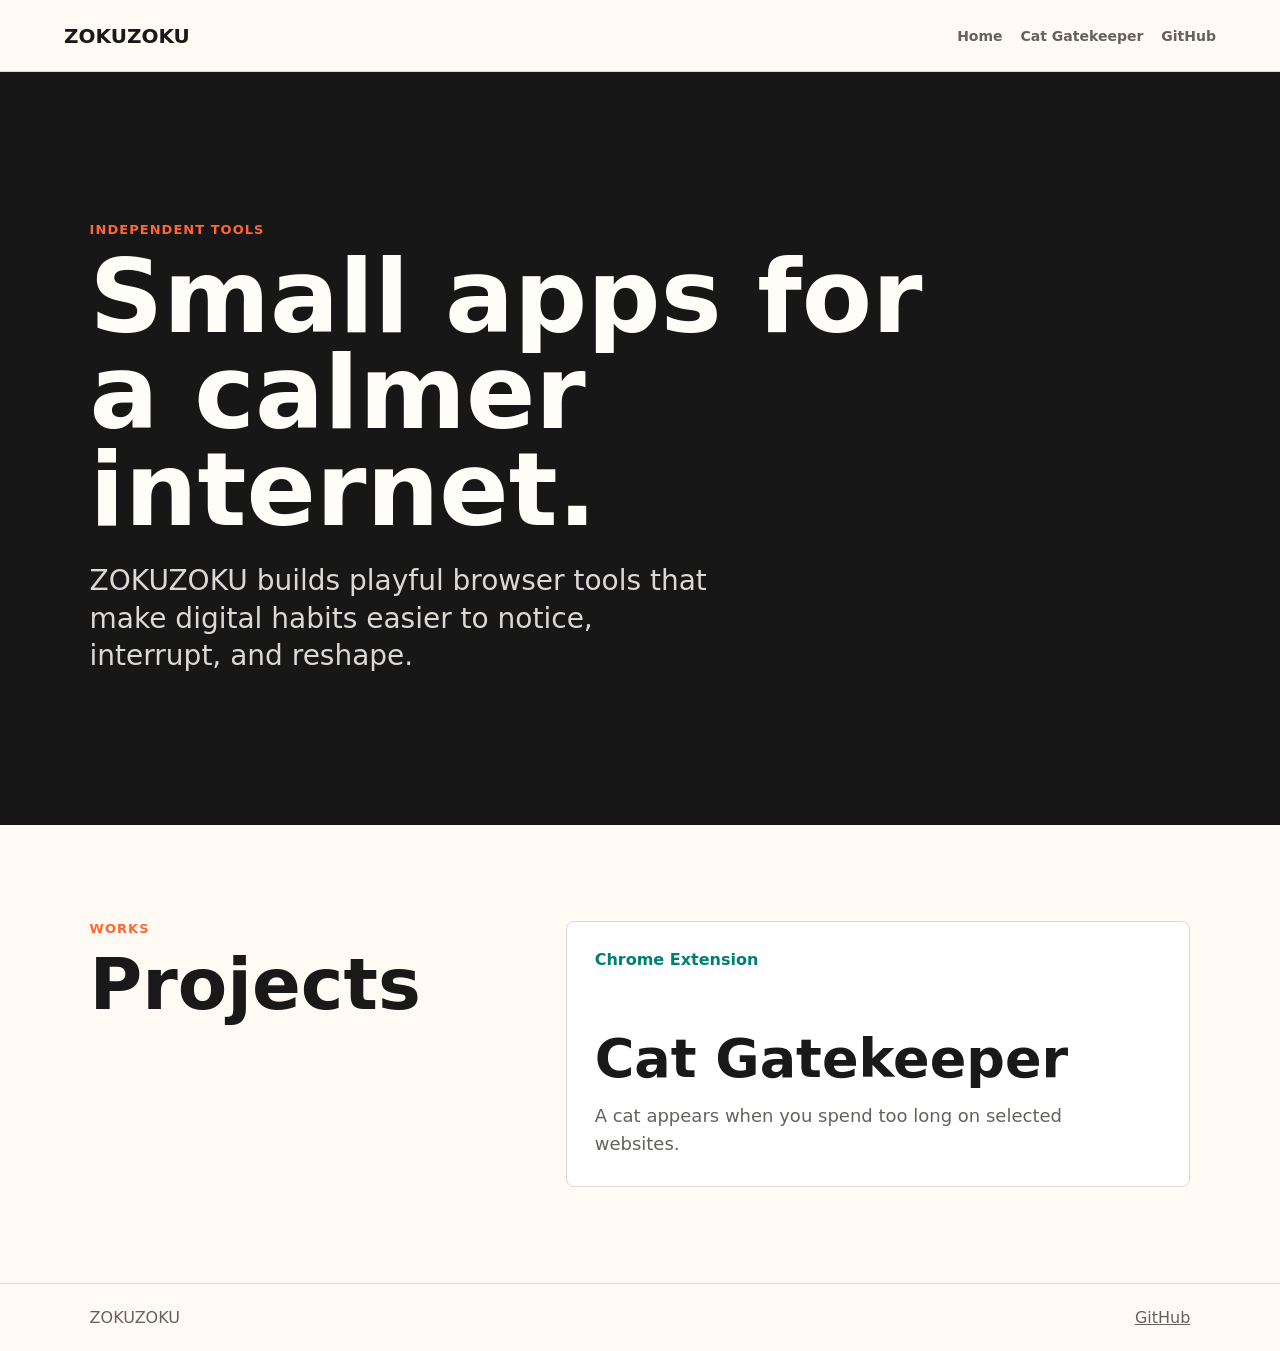
==== index.html @ 664eb091 "Create ZOKUZOKU website" ====
<!doctype html>
<html lang="en">
<head>
  <meta charset="utf-8">
  <meta name="viewport" content="width=device-width, initial-scale=1">
  <title>ZOKUZOKU - Independent Browser Tools</title>
  <meta name="description" content="ZOKUZOKU makes small, playful tools for healthier internet habits.">
  <meta name="robots" content="index, follow">
  <link rel="canonical" href="https://zokuzoku.github.io/">
  <link rel="stylesheet" href="site.css">
</head>
<body>
  <header class="site-header">
    <a class="brand" href="/">ZOKUZOKU</a>
    <nav aria-label="Primary navigation">
      <a href="/">Home</a>
      <a href="/cat-gatekeeper/">Cat Gatekeeper</a>
      <a href="https://github.com/zokuzoku">GitHub</a>
    </nav>
  </header>

  <main>
    <section class="home-hero">
      <p class="eyebrow">Independent tools</p>
      <h1>Small apps for a calmer internet.</h1>
      <p>ZOKUZOKU builds playful browser tools that make digital habits easier to notice, interrupt, and reshape.</p>
    </section>

    <section class="works" aria-labelledby="works-title">
      <div>
        <p class="eyebrow">Works</p>
        <h2 id="works-title">Projects</h2>
      </div>
      <a class="work-card" href="/cat-gatekeeper/">
        <span>Chrome Extension</span>
        <h3>Cat Gatekeeper</h3>
        <p>A cat appears when you spend too long on selected websites.</p>
      </a>
    </section>
  </main>

  <footer class="site-footer">
    <p>ZOKUZOKU</p>
    <p><a href="https://github.com/zokuzoku">GitHub</a></p>
  </footer>
</body>
</html>
---- site.css ----
:root {
  --ink: #191919;
  --muted: #66615d;
  --paper: #fffaf4;
  --panel: #f2eee8;
  --line: #ded8d2;
  --orange: #ff6633;
  --teal: #007f73;
}

* {
  box-sizing: border-box;
}

body {
  margin: 0;
  font-family: Inter, ui-sans-serif, system-ui, -apple-system, BlinkMacSystemFont, "Segoe UI", sans-serif;
  color: var(--ink);
  background: var(--paper);
}

a {
  color: inherit;
}

.site-header {
  display: flex;
  align-items: center;
  justify-content: space-between;
  gap: 20px;
  min-height: 72px;
  padding: 16px clamp(20px, 5vw, 64px);
  border-bottom: 1px solid var(--line);
}

.brand {
  font-size: 20px;
  font-weight: 900;
  text-decoration: none;
}

nav {
  display: flex;
  gap: 18px;
  color: var(--muted);
  font-size: 14px;
  font-weight: 750;
}

nav a {
  text-decoration: none;
}

.home-hero {
  padding: clamp(70px, 12vw, 150px) clamp(20px, 7vw, 92px);
  background: #171717;
  color: #fffdf8;
}

.eyebrow {
  margin: 0 0 12px;
  color: var(--orange);
  font-size: 13px;
  font-weight: 900;
  letter-spacing: 0.08em;
  text-transform: uppercase;
}

.home-hero h1 {
  max-width: 900px;
  margin: 0;
  font-size: clamp(48px, 8vw, 112px);
  line-height: 0.94;
  letter-spacing: 0;
}

.home-hero p:last-child {
  max-width: 640px;
  margin: 24px 0 0;
  color: #ded8d2;
  font-size: clamp(18px, 2.4vw, 28px);
  line-height: 1.35;
}

.works {
  display: grid;
  grid-template-columns: minmax(220px, 0.65fr) minmax(280px, 1fr);
  gap: clamp(24px, 6vw, 70px);
  padding: clamp(50px, 8vw, 96px) clamp(20px, 7vw, 92px);
}

.works h2 {
  margin: 0;
  font-size: clamp(36px, 6vw, 72px);
  line-height: 1;
}

.work-card {
  display: block;
  min-height: 240px;
  padding: 28px;
  border: 1px solid var(--line);
  border-radius: 8px;
  background: #fff;
  text-decoration: none;
}

.work-card span {
  color: var(--teal);
  font-weight: 900;
}

.work-card h3 {
  margin: 58px 0 12px;
  font-size: clamp(30px, 5vw, 54px);
}

.work-card p {
  max-width: 520px;
  margin: 0;
  color: var(--muted);
  font-size: 18px;
  line-height: 1.55;
}

.site-footer {
  display: flex;
  justify-content: space-between;
  gap: 12px;
  padding: 24px clamp(20px, 7vw, 92px);
  color: var(--muted);
  border-top: 1px solid var(--line);
}

.site-footer p {
  margin: 0;
}

@media (max-width: 720px) {
  .site-header,
  .works,
  .site-footer {
    display: block;
  }

  nav {
    margin-top: 12px;
    flex-wrap: wrap;
  }

  .work-card {
    margin-top: 24px;
  }
}
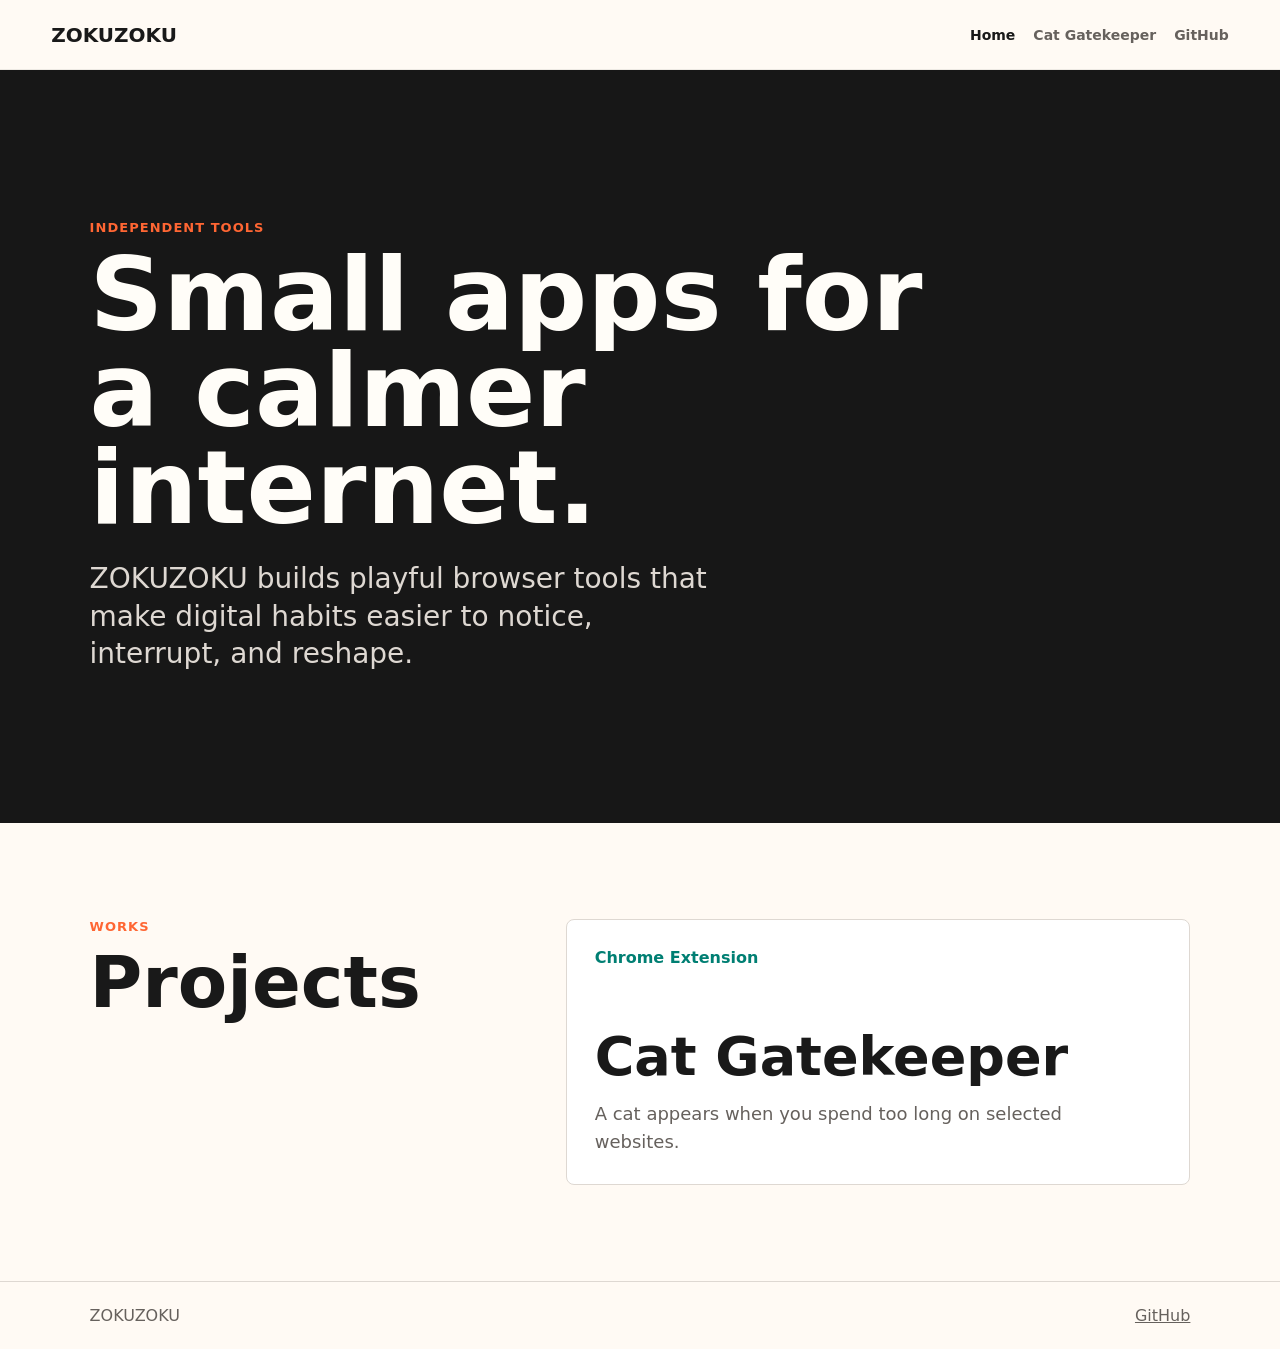
==== commit 7e9f92d9: "Stabilize shared site header" ====
--- a/index.html
+++ b/index.html
@@ -13,7 +13,7 @@
   <header class="site-header">
     <a class="brand" href="/">ZOKUZOKU</a>
     <nav aria-label="Primary navigation">
-      <a href="/">Home</a>
+      <a href="/" aria-current="page">Home</a>
       <a href="/cat-gatekeeper/">Cat Gatekeeper</a>
       <a href="https://github.com/zokuzoku">GitHub</a>
     </nav>
--- a/site.css
+++ b/site.css
@@ -17,6 +17,7 @@
   font-family: Inter, ui-sans-serif, system-ui, -apple-system, BlinkMacSystemFont, "Segoe UI", sans-serif;
   color: var(--ink);
   background: var(--paper);
+  padding-top: 70px;
 }
 
 a {
@@ -24,13 +25,20 @@
 }
 
 .site-header {
+  position: fixed;
+  z-index: 10;
+  top: 0;
+  left: 0;
+  right: 0;
   display: flex;
   align-items: center;
   justify-content: space-between;
-  gap: 20px;
-  min-height: 72px;
-  padding: 16px clamp(20px, 5vw, 64px);
-  border-bottom: 1px solid var(--line);
+  gap: 24px;
+  height: 70px;
+  padding: 14px clamp(20px, 4vw, 54px);
+  background: rgba(255, 250, 244, 0.94);
+  border-bottom: 1px solid rgba(25, 25, 25, 0.08);
+  backdrop-filter: blur(14px);
 }
 
 .brand {
@@ -44,11 +52,15 @@
   gap: 18px;
   color: var(--muted);
   font-size: 14px;
-  font-weight: 750;
+  font-weight: 700;
 }
 
 nav a {
   text-decoration: none;
+}
+
+nav a[aria-current="page"] {
+  color: var(--ink);
 }
 
 .home-hero {
@@ -137,7 +149,10 @@
 }
 
 @media (max-width: 720px) {
-  .site-header,
+  .site-header {
+    align-items: flex-start;
+  }
+
   .works,
   .site-footer {
     display: block;
@@ -146,6 +161,9 @@
   nav {
     margin-top: 12px;
     flex-wrap: wrap;
+    justify-content: flex-end;
+    gap: 10px;
+    font-size: 13px;
   }
 
   .work-card {
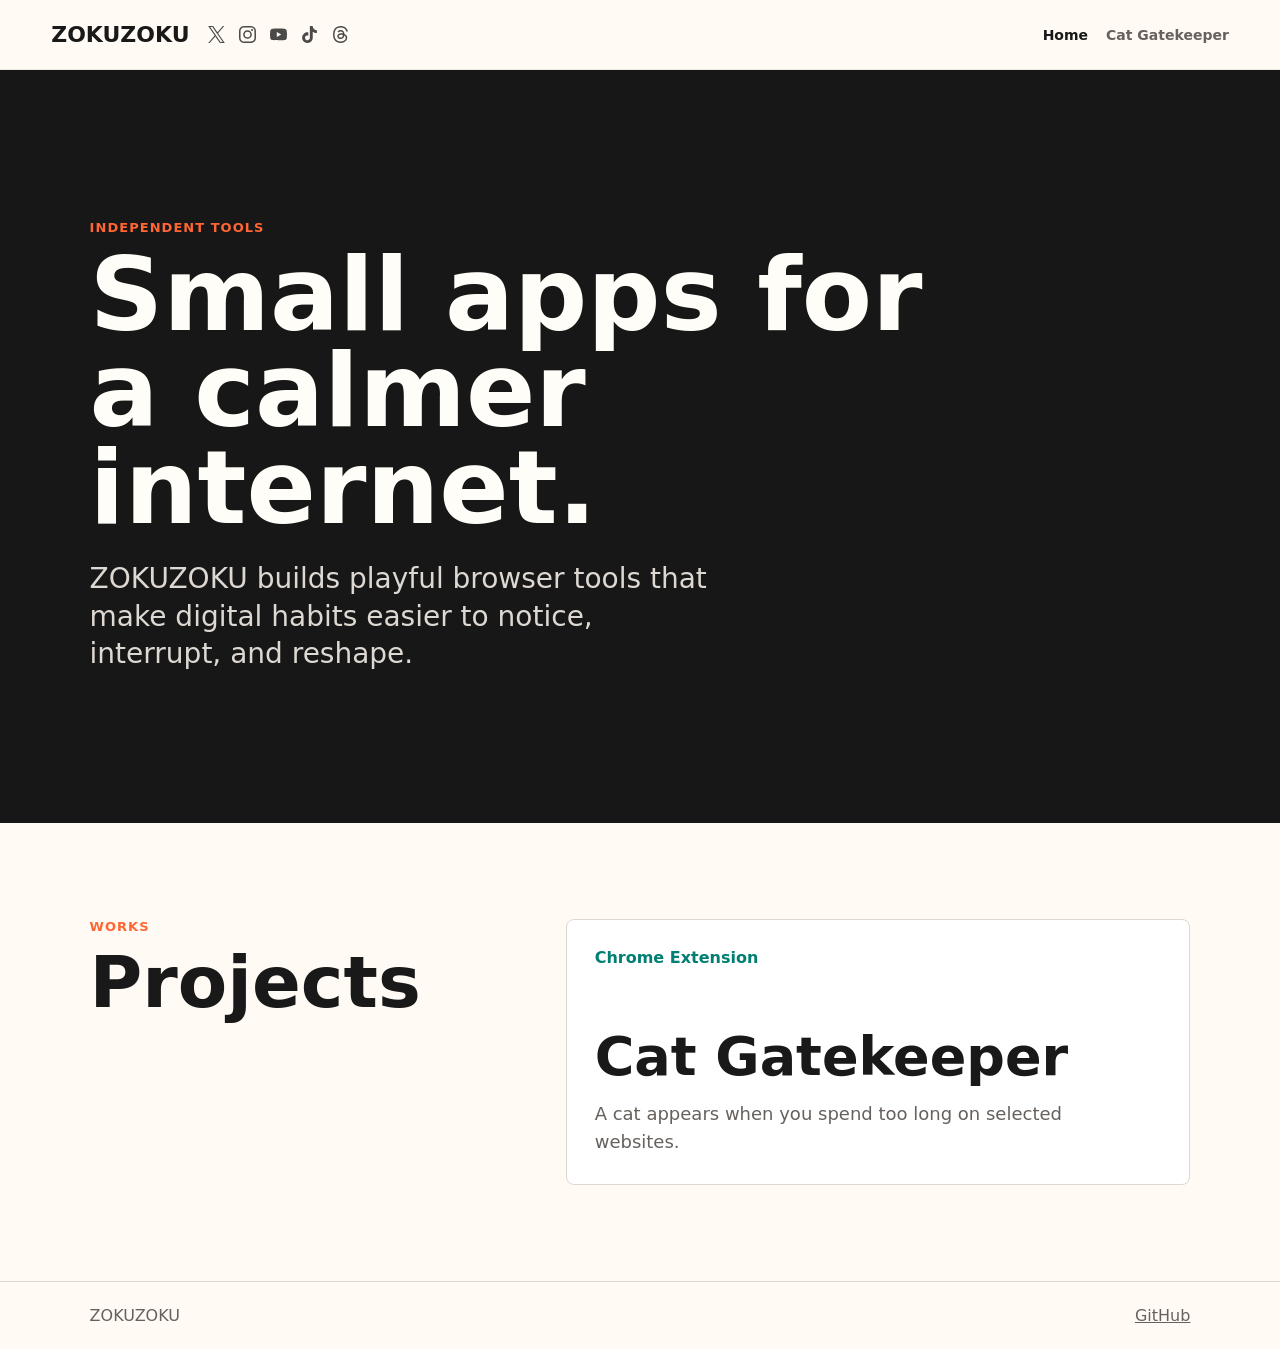
==== commit 5ff5ba5a: "Polish Cat Gatekeeper website" ====
--- a/index.html
+++ b/index.html
@@ -7,15 +7,23 @@
   <meta name="description" content="ZOKUZOKU makes small, playful tools for healthier internet habits.">
   <meta name="robots" content="index, follow">
   <link rel="canonical" href="https://zokuzoku.github.io/">
-  <link rel="stylesheet" href="site.css">
+  <link rel="stylesheet" href="site.css?v=5">
 </head>
 <body>
   <header class="site-header">
-    <a class="brand" href="/">ZOKUZOKU</a>
+    <div class="header-brand">
+      <a class="brand" href="/">ZOKUZOKU</a>
+      <div class="social-links" aria-label="Social links">
+        <a href="https://x.com/konekone2026" aria-label="X"><img src="/assets/social/x.svg" alt=""></a>
+        <a href="https://www.instagram.com/zokuzoku2016" aria-label="Instagram"><img src="/assets/social/instagram.svg" alt=""></a>
+        <a href="https://www.youtube.com/@zokuzoku2016" aria-label="YouTube"><img src="/assets/social/youtube.svg" alt=""></a>
+        <a href="https://www.tiktok.com/@zokuzoku30" aria-label="TikTok"><img src="/assets/social/tiktok.svg" alt=""></a>
+        <a href="https://www.threads.com/@zokuzoku2016" aria-label="Threads"><img src="/assets/social/threads.svg" alt=""></a>
+      </div>
+    </div>
     <nav aria-label="Primary navigation">
       <a href="/" aria-current="page">Home</a>
       <a href="/cat-gatekeeper/">Cat Gatekeeper</a>
-      <a href="https://github.com/zokuzoku">GitHub</a>
     </nav>
   </header>
 
--- a/site.css
+++ b/site.css
@@ -42,9 +42,15 @@
 }
 
 .brand {
-  font-size: 20px;
+  font-size: 22px;
   font-weight: 900;
   text-decoration: none;
+}
+
+.header-brand {
+  display: inline-flex;
+  align-items: center;
+  gap: 16px;
 }
 
 nav {
@@ -148,9 +154,47 @@
   margin: 0;
 }
 
+.social-links {
+  display: inline-flex;
+  align-items: center;
+  gap: 10px;
+}
+
+.social-links a {
+  display: inline-flex;
+  align-items: center;
+  justify-content: center;
+  width: 21px;
+  height: 21px;
+  opacity: 0.7;
+}
+
+.social-links a:hover,
+.social-links a:focus-visible {
+  opacity: 1;
+}
+
+.social-links img {
+  display: block;
+  max-width: 17px;
+  max-height: 17px;
+}
+
 @media (max-width: 720px) {
+  body {
+    padding-top: 104px;
+  }
+
   .site-header {
-    align-items: flex-start;
+    display: block;
+    height: 104px;
+    padding: 14px 20px;
+  }
+
+  .header-brand {
+    display: flex;
+    justify-content: flex-start;
+    gap: 14px;
   }
 
   .works,
@@ -161,7 +205,7 @@
   nav {
     margin-top: 12px;
     flex-wrap: wrap;
-    justify-content: flex-end;
+    justify-content: flex-start;
     gap: 10px;
     font-size: 13px;
   }
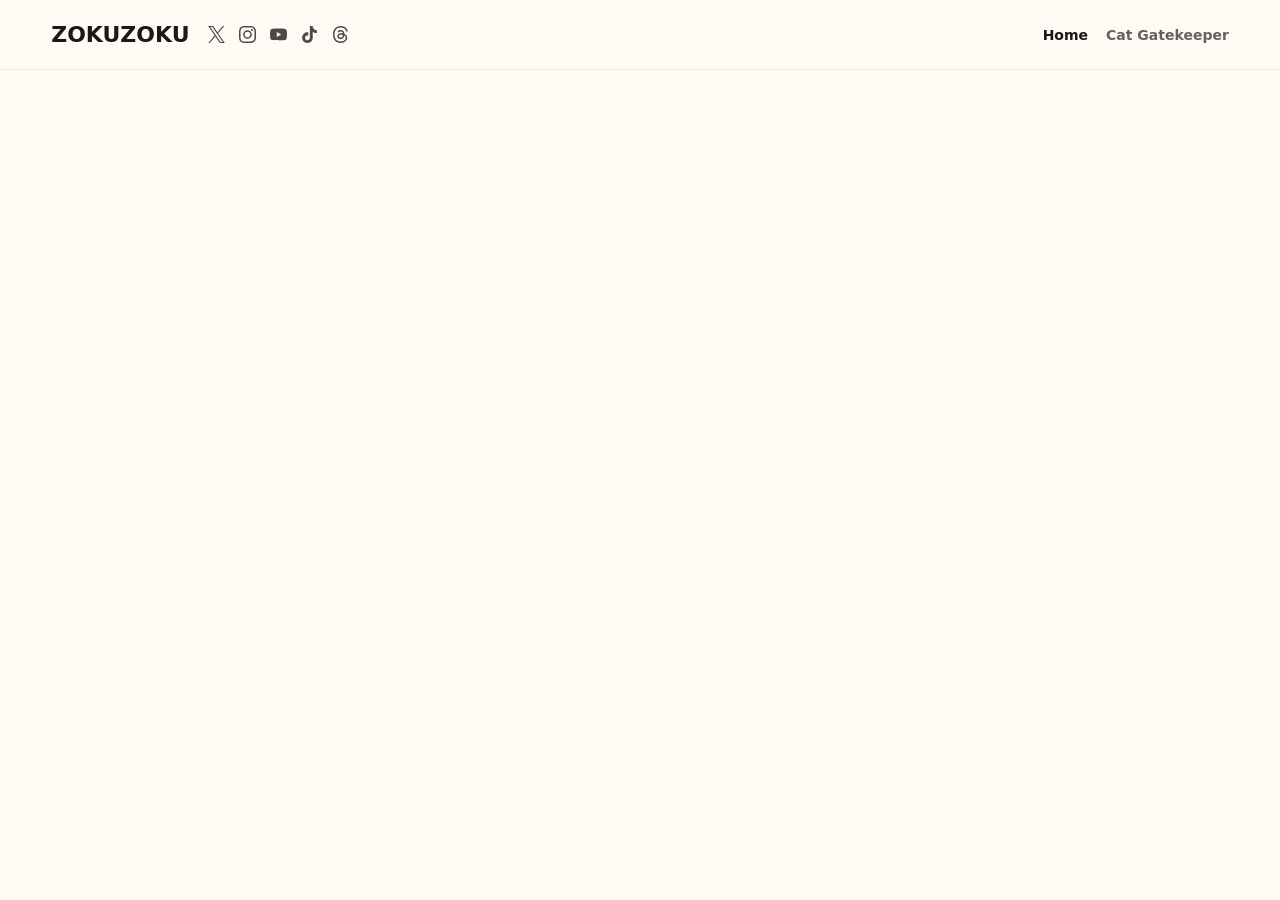
==== commit d302e2a3: "Remove main content and footer from top page Co-Authored-By: Claude Sonnet 4.6 <noreply@anthropic.co" ====
--- a/index.html
+++ b/index.html
@@ -27,29 +27,5 @@
     </nav>
   </header>
 
-  <main>
-    <section class="home-hero">
-      <p class="eyebrow">Independent tools</p>
-      <h1>Small apps for a calmer internet.</h1>
-      <p>ZOKUZOKU builds playful browser tools that make digital habits easier to notice, interrupt, and reshape.</p>
-    </section>
-
-    <section class="works" aria-labelledby="works-title">
-      <div>
-        <p class="eyebrow">Works</p>
-        <h2 id="works-title">Projects</h2>
-      </div>
-      <a class="work-card" href="/cat-gatekeeper/">
-        <span>Chrome Extension</span>
-        <h3>Cat Gatekeeper</h3>
-        <p>A cat appears when you spend too long on selected websites.</p>
-      </a>
-    </section>
-  </main>
-
-  <footer class="site-footer">
-    <p>ZOKUZOKU</p>
-    <p><a href="https://github.com/zokuzoku">GitHub</a></p>
-  </footer>
 </body>
 </html>
--- a/site.css
+++ b/site.css
@@ -17,7 +17,6 @@
   font-family: Inter, ui-sans-serif, system-ui, -apple-system, BlinkMacSystemFont, "Segoe UI", sans-serif;
   color: var(--ink);
   background: var(--paper);
-  padding-top: 70px;
 }
 
 a {
@@ -69,91 +68,6 @@
   color: var(--ink);
 }
 
-.home-hero {
-  padding: clamp(70px, 12vw, 150px) clamp(20px, 7vw, 92px);
-  background: #171717;
-  color: #fffdf8;
-}
-
-.eyebrow {
-  margin: 0 0 12px;
-  color: var(--orange);
-  font-size: 13px;
-  font-weight: 900;
-  letter-spacing: 0.08em;
-  text-transform: uppercase;
-}
-
-.home-hero h1 {
-  max-width: 900px;
-  margin: 0;
-  font-size: clamp(48px, 8vw, 112px);
-  line-height: 0.94;
-  letter-spacing: 0;
-}
-
-.home-hero p:last-child {
-  max-width: 640px;
-  margin: 24px 0 0;
-  color: #ded8d2;
-  font-size: clamp(18px, 2.4vw, 28px);
-  line-height: 1.35;
-}
-
-.works {
-  display: grid;
-  grid-template-columns: minmax(220px, 0.65fr) minmax(280px, 1fr);
-  gap: clamp(24px, 6vw, 70px);
-  padding: clamp(50px, 8vw, 96px) clamp(20px, 7vw, 92px);
-}
-
-.works h2 {
-  margin: 0;
-  font-size: clamp(36px, 6vw, 72px);
-  line-height: 1;
-}
-
-.work-card {
-  display: block;
-  min-height: 240px;
-  padding: 28px;
-  border: 1px solid var(--line);
-  border-radius: 8px;
-  background: #fff;
-  text-decoration: none;
-}
-
-.work-card span {
-  color: var(--teal);
-  font-weight: 900;
-}
-
-.work-card h3 {
-  margin: 58px 0 12px;
-  font-size: clamp(30px, 5vw, 54px);
-}
-
-.work-card p {
-  max-width: 520px;
-  margin: 0;
-  color: var(--muted);
-  font-size: 18px;
-  line-height: 1.55;
-}
-
-.site-footer {
-  display: flex;
-  justify-content: space-between;
-  gap: 12px;
-  padding: 24px clamp(20px, 7vw, 92px);
-  color: var(--muted);
-  border-top: 1px solid var(--line);
-}
-
-.site-footer p {
-  margin: 0;
-}
-
 .social-links {
   display: inline-flex;
   align-items: center;
@@ -181,10 +95,6 @@
 }
 
 @media (max-width: 720px) {
-  body {
-    padding-top: 104px;
-  }
-
   .site-header {
     display: block;
     height: 104px;
@@ -197,11 +107,6 @@
     gap: 14px;
   }
 
-  .works,
-  .site-footer {
-    display: block;
-  }
-
   nav {
     margin-top: 12px;
     flex-wrap: wrap;
@@ -209,8 +114,4 @@
     gap: 10px;
     font-size: 13px;
   }
-
-  .work-card {
-    margin-top: 24px;
-  }
 }
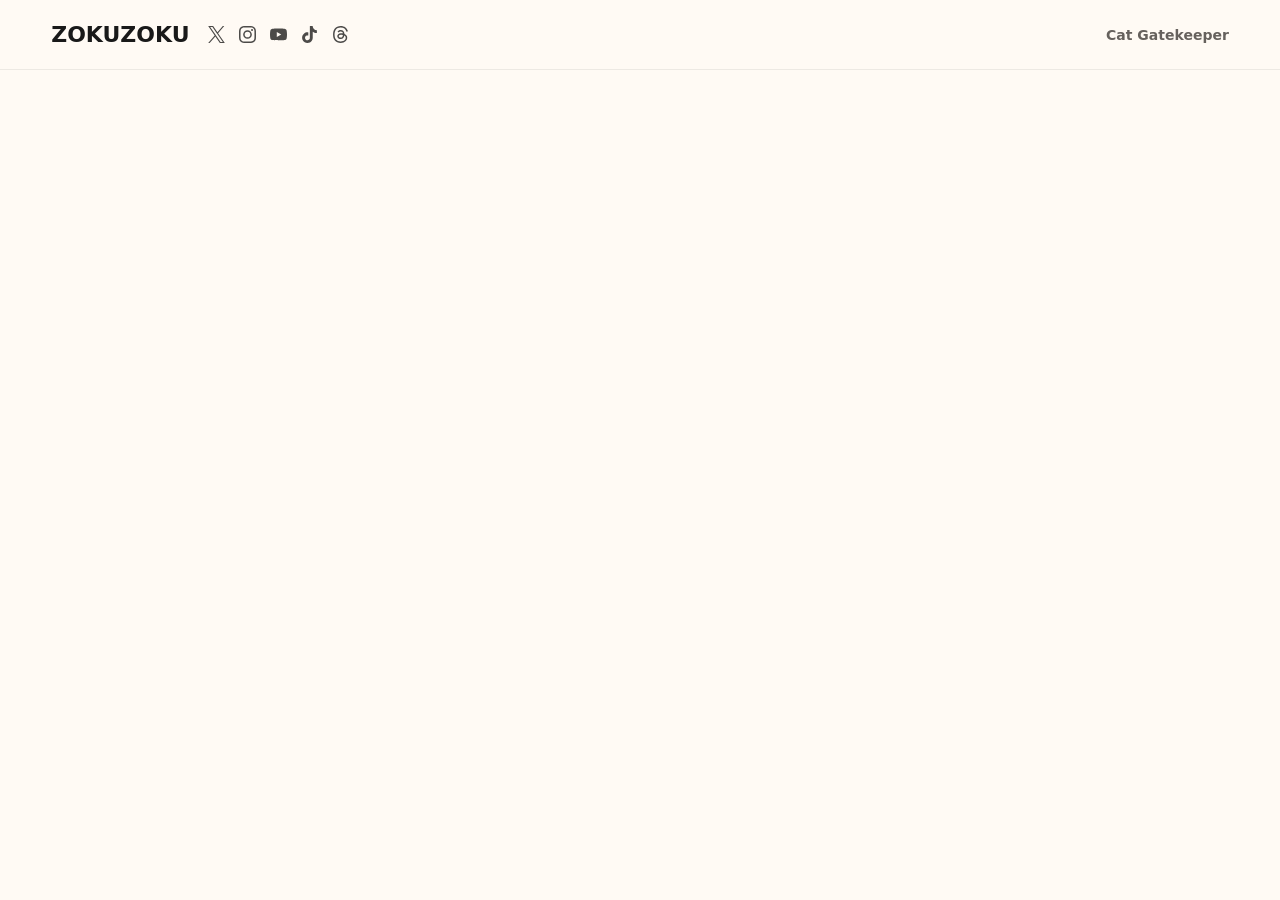
==== commit 33adb7e5: "Remove Home link from navigation Co-Authored-By: Claude Sonnet 4.6 <noreply@anthropic.com>" ====
--- a/index.html
+++ b/index.html
@@ -22,8 +22,7 @@
       </div>
     </div>
     <nav aria-label="Primary navigation">
-      <a href="/" aria-current="page">Home</a>
-      <a href="/cat-gatekeeper/">Cat Gatekeeper</a>
+<a href="/cat-gatekeeper/">Cat Gatekeeper</a>
     </nav>
   </header>
 
